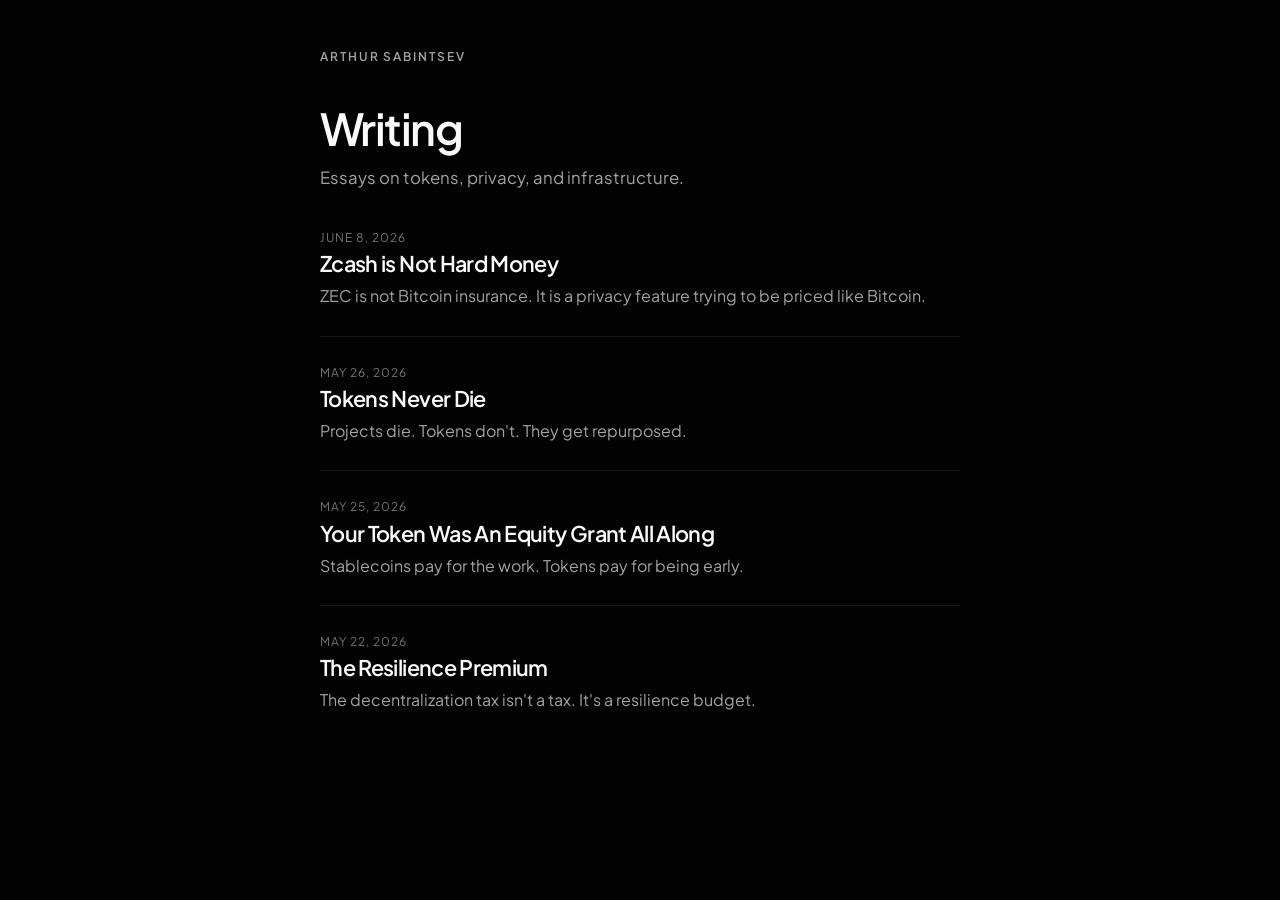
==== writing/index.html @ 6f0e3f01 "Publish the four essays at /writing Static pages for the Substack pieces. The homepage Writing link," ====
<!DOCTYPE html>
<html lang="en">
<head>
    <meta charset="UTF-8">
    <meta name="viewport" content="width=device-width, initial-scale=1.0">
    <title>Writing · Arthur Sabintsev</title>
    <meta name="description" content="Essays by Arthur Sabintsev on tokens, privacy, and infrastructure.">
    <meta name="author" content="Arthur Ariel Sabintsev">
    <meta name="theme-color" content="#030303">
    <meta name="color-scheme" content="dark">
    <meta property="og:type" content="website">
    <meta property="og:site_name" content="Arthur Sabintsev">
    <meta property="og:title" content="Writing · Arthur Sabintsev">
    <meta property="og:description" content="Essays by Arthur Sabintsev on tokens, privacy, and infrastructure.">
    <meta property="og:url" content="https://sabintsev.com/writing/">
    <meta name="twitter:card" content="summary">
    <meta name="twitter:title" content="Writing · Arthur Sabintsev">
    <meta name="twitter:description" content="Essays by Arthur Sabintsev on tokens, privacy, and infrastructure.">
    <link rel="canonical" href="https://sabintsev.com/writing/">
    <link rel="icon" href="/favicon.ico">
    <link rel="alternate" type="text/markdown" title="Markdown" href="/writing/index.md">
    <link rel="alternate" type="application/rss+xml" title="Essays" href="/writing/feed.xml">
    <link rel="preconnect" href="https://fonts.googleapis.com">
    <link rel="preconnect" href="https://fonts.gstatic.com" crossorigin>
    <link href="https://fonts.googleapis.com/css2?family=Plus+Jakarta+Sans:wght@400;500;600;700&amp;display=swap" rel="stylesheet">
    <link rel="stylesheet" href="/writing/essay.css">
    <script type="application/ld+json">
    {
      "@context": "https://schema.org",
      "@type": "Blog",
      "name": "Writing",
      "url": "https://sabintsev.com/writing/",
      "author": {
        "@type": "Person",
        "name": "Arthur Ariel Sabintsev",
        "url": "https://sabintsev.com/"
      },
      "blogPost": [
        {
          "@type": "BlogPosting",
          "headline": "Zcash is Not Hard Money",
          "datePublished": "2026-06-08",
          "url": "https://sabintsev.com/writing/zcash-is-not-hard-money/"
        },
        {
          "@type": "BlogPosting",
          "headline": "Tokens Never Die",
          "datePublished": "2026-05-26",
          "url": "https://sabintsev.com/writing/tokens-never-die/"
        },
        {
          "@type": "BlogPosting",
          "headline": "Your Token Was An Equity Grant All Along",
          "datePublished": "2026-05-25",
          "url": "https://sabintsev.com/writing/your-token-was-an-equity-grant-all-along/"
        },
        {
          "@type": "BlogPosting",
          "headline": "The Resilience Premium",
          "datePublished": "2026-05-22",
          "url": "https://sabintsev.com/writing/the-resilience-premium/"
        }
      ]
    }
    </script>
</head>
<body>
<main class="wrap">
    <p class="back"><a href="/">Arthur Sabintsev</a></p>
    <h1>Writing</h1>
    <p class="lede">Essays on tokens, privacy, and infrastructure.</p>
    <ol class="essays">
        <li>
            <a href="/writing/zcash-is-not-hard-money/">
                <time datetime="2026-06-08">June 8, 2026</time>
                <span class="title">Zcash is Not Hard Money</span>
                <span class="deck">ZEC is not Bitcoin insurance. It is a privacy feature trying to be priced like Bitcoin.</span>
            </a>
        </li>
        <li>
            <a href="/writing/tokens-never-die/">
                <time datetime="2026-05-26">May 26, 2026</time>
                <span class="title">Tokens Never Die</span>
                <span class="deck">Projects die. Tokens don't. They get repurposed.</span>
            </a>
        </li>
        <li>
            <a href="/writing/your-token-was-an-equity-grant-all-along/">
                <time datetime="2026-05-25">May 25, 2026</time>
                <span class="title">Your Token Was An Equity Grant All Along</span>
                <span class="deck">Stablecoins pay for the work. Tokens pay for being early.</span>
            </a>
        </li>
        <li>
            <a href="/writing/the-resilience-premium/">
                <time datetime="2026-05-22">May 22, 2026</time>
                <span class="title">The Resilience Premium</span>
                <span class="deck">The decentralization tax isn't a tax. It's a resilience budget.</span>
            </a>
        </li>
    </ol>
</main>
</body>
</html>
---- writing/essay.css ----
:root {
    --bg: #030303;
    --fg: #fafafa;
    --muted: #a3a3a3;
    --muted-soft: #737373;
    --gold: #d4af37;
    --font-sans: "Plus Jakarta Sans", system-ui, sans-serif;
}

* { box-sizing: border-box; margin: 0; padding: 0; }

html, body {
    min-height: 100%;
    background: var(--bg);
    color: var(--fg);
    font-family: var(--font-sans);
    -webkit-font-smoothing: antialiased;
    text-rendering: optimizeLegibility;
}

body {
    min-height: 100dvh;
}

::selection {
    background: #fff;
    color: #000;
}

.wrap {
    width: min(40rem, calc(100% - 2.5rem));
    margin: 0 auto;
    padding: 2.75rem 0 5rem;
}

.back {
    margin-bottom: 2.5rem;
}

.back a {
    color: var(--muted);
    text-decoration: none;
    font-size: 0.75rem;
    font-weight: 600;
    letter-spacing: 0.16em;
    text-transform: uppercase;
}

.back a:hover,
.back a:focus-visible {
    color: #fff;
}

h1 {
    font-size: clamp(2rem, 5vw, 2.75rem);
    font-weight: 600;
    letter-spacing: -0.035em;
    line-height: 1.05;
}

.deck {
    margin-top: 1rem;
    color: var(--muted);
    font-size: 1.15rem;
    line-height: 1.45;
}

.meta {
    margin-top: 0.85rem;
    color: var(--muted-soft);
    font-size: 0.8rem;
    letter-spacing: 0.04em;
}

.meta a {
    color: var(--muted-soft);
}

.lede {
    margin-top: 0.85rem;
    color: var(--muted);
    font-size: 1.05rem;
    line-height: 1.5;
}

.essays {
    list-style: none;
    margin-top: 2.5rem;
}

.essays li + li {
    margin-top: 1.75rem;
    padding-top: 1.75rem;
    border-top: 1px solid rgba(255, 255, 255, 0.08);
}

.essays a {
    display: block;
    color: inherit;
    text-decoration: none;
}

.essays time {
    display: block;
    color: var(--muted-soft);
    font-size: 0.75rem;
    letter-spacing: 0.08em;
    text-transform: uppercase;
}

.essays .title {
    display: block;
    margin-top: 0.4rem;
    font-size: 1.35rem;
    font-weight: 600;
    letter-spacing: -0.03em;
    line-height: 1.2;
}

.essays a:hover .title,
.essays a:focus-visible .title {
    color: var(--gold);
}

.essays .deck {
    display: block;
    margin-top: 0.45rem;
    font-size: 1rem;
}

article p,
article li {
    font-size: 1.0625rem;
    line-height: 1.65;
}

article p {
    margin-top: 1rem;
}

article h2 {
    margin-top: 2.25rem;
    font-size: 1.2rem;
    font-weight: 600;
    letter-spacing: -0.02em;
    line-height: 1.25;
}

article ul {
    margin-top: 1rem;
    padding-left: 1.15rem;
}

article li + li {
    margin-top: 0.45rem;
}

article a {
    color: #fff;
    text-decoration-color: rgba(212, 175, 55, 0.7);
    text-underline-offset: 0.18em;
}

article a:hover,
article a:focus-visible {
    color: var(--gold);
}

.original {
    margin-top: 3rem;
    color: var(--muted-soft);
    font-size: 0.85rem;
}

.original a {
    color: var(--muted);
}

a:focus-visible {
    outline: 2px solid var(--gold);
    outline-offset: 3px;
}
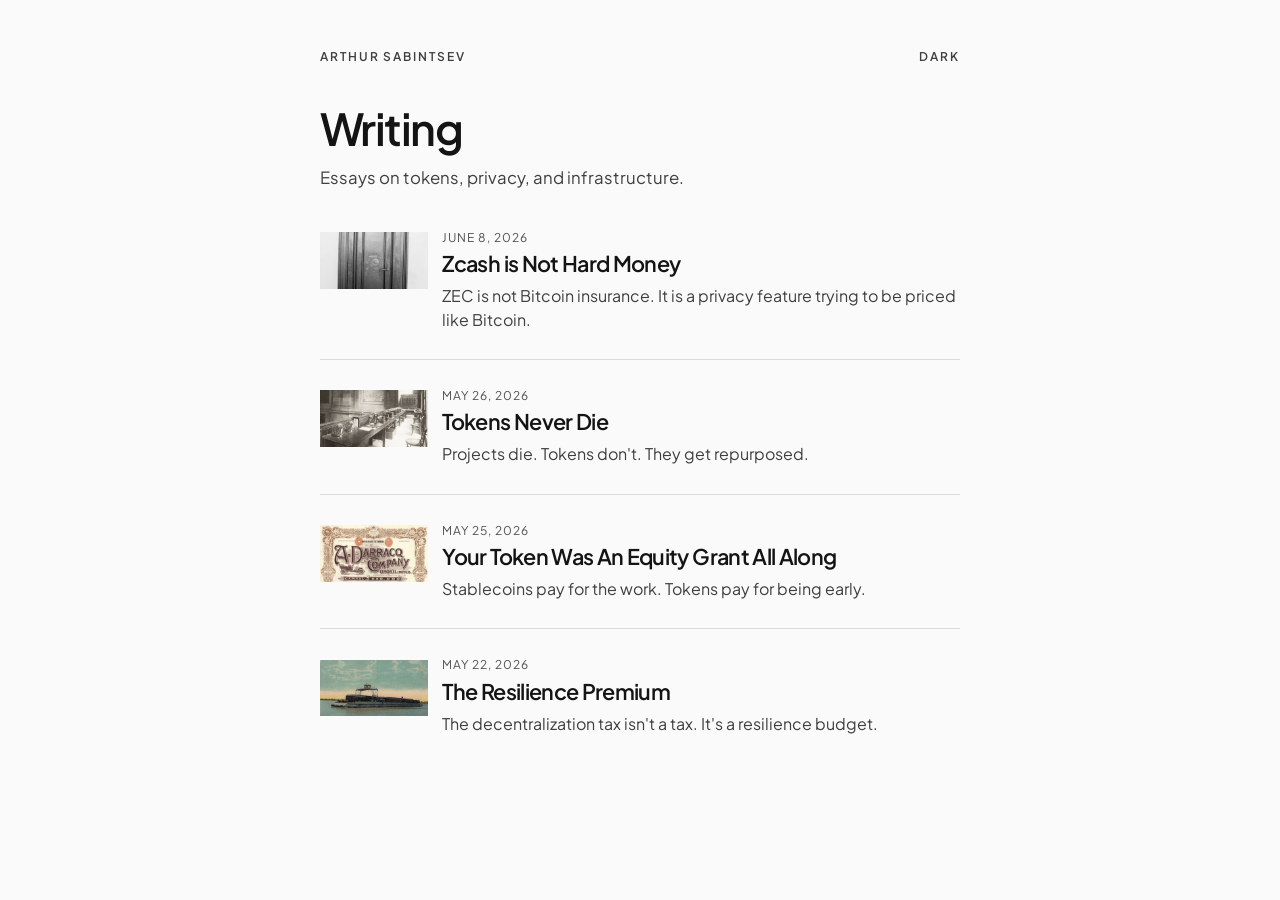
==== commit c6ed3ba7: "Add essay artwork, a homepage list, and light and dark mode" ====
--- a/writing/index.html
+++ b/writing/index.html
@@ -6,16 +6,27 @@
     <title>Writing · Arthur Sabintsev</title>
     <meta name="description" content="Essays by Arthur Sabintsev on tokens, privacy, and infrastructure.">
     <meta name="author" content="Arthur Ariel Sabintsev">
-    <meta name="theme-color" content="#030303">
-    <meta name="color-scheme" content="dark">
+    <meta name="theme-color" content="#030303" media="(prefers-color-scheme: dark)">
+    <meta name="theme-color" content="#fafafa" media="(prefers-color-scheme: light)">
+    <meta name="color-scheme" content="dark light">
+    <script src="/writing/theme.js"></script>
     <meta property="og:type" content="website">
     <meta property="og:site_name" content="Arthur Sabintsev">
     <meta property="og:title" content="Writing · Arthur Sabintsev">
     <meta property="og:description" content="Essays by Arthur Sabintsev on tokens, privacy, and infrastructure.">
     <meta property="og:url" content="https://sabintsev.com/writing/">
-    <meta name="twitter:card" content="summary">
+    <meta property="og:image" content="https://sabintsev.com/images/backdrop.jpg">
+    <meta property="og:image:type" content="image/jpeg">
+    <meta property="og:image:width" content="1024">
+    <meta property="og:image:height" content="768">
+    <meta property="og:image:alt" content="Arthur Sabintsev">
+    <meta name="twitter:card" content="summary_large_image">
+    <meta name="twitter:site" content="@artsabintsev">
+    <meta name="twitter:creator" content="@artsabintsev">
     <meta name="twitter:title" content="Writing · Arthur Sabintsev">
     <meta name="twitter:description" content="Essays by Arthur Sabintsev on tokens, privacy, and infrastructure.">
+    <meta name="twitter:image" content="https://sabintsev.com/images/backdrop.jpg">
+    <meta name="twitter:image:alt" content="Arthur Sabintsev">
     <link rel="canonical" href="https://sabintsev.com/writing/">
     <link rel="icon" href="/favicon.ico">
     <link rel="alternate" type="text/markdown" title="Markdown" href="/writing/index.md">
@@ -30,6 +41,7 @@
       "@type": "Blog",
       "name": "Writing",
       "url": "https://sabintsev.com/writing/",
+      "image": "https://sabintsev.com/images/backdrop.jpg",
       "author": {
         "@type": "Person",
         "name": "Arthur Ariel Sabintsev",
@@ -40,25 +52,29 @@
           "@type": "BlogPosting",
           "headline": "Zcash is Not Hard Money",
           "datePublished": "2026-06-08",
-          "url": "https://sabintsev.com/writing/zcash-is-not-hard-money/"
+          "url": "https://sabintsev.com/writing/zcash-is-not-hard-money/",
+          "image": "https://sabintsev.com/images/writing/zcash-is-not-hard-money-og.jpg"
         },
         {
           "@type": "BlogPosting",
           "headline": "Tokens Never Die",
           "datePublished": "2026-05-26",
-          "url": "https://sabintsev.com/writing/tokens-never-die/"
+          "url": "https://sabintsev.com/writing/tokens-never-die/",
+          "image": "https://sabintsev.com/images/writing/tokens-never-die.jpg"
         },
         {
           "@type": "BlogPosting",
           "headline": "Your Token Was An Equity Grant All Along",
           "datePublished": "2026-05-25",
-          "url": "https://sabintsev.com/writing/your-token-was-an-equity-grant-all-along/"
+          "url": "https://sabintsev.com/writing/your-token-was-an-equity-grant-all-along/",
+          "image": "https://sabintsev.com/images/writing/your-token-was-an-equity-grant-all-along.jpg"
         },
         {
           "@type": "BlogPosting",
           "headline": "The Resilience Premium",
           "datePublished": "2026-05-22",
-          "url": "https://sabintsev.com/writing/the-resilience-premium/"
+          "url": "https://sabintsev.com/writing/the-resilience-premium/",
+          "image": "https://sabintsev.com/images/writing/the-resilience-premium.jpg"
         }
       ]
     }
@@ -66,12 +82,16 @@
 </head>
 <body>
 <main class="wrap">
-    <p class="back"><a href="/">Arthur Sabintsev</a></p>
+    <div class="top">
+        <p class="back"><a href="/">Arthur Sabintsev</a></p>
+        <button type="button" class="theme" id="theme" hidden>Light</button>
+    </div>
     <h1>Writing</h1>
     <p class="lede">Essays on tokens, privacy, and infrastructure.</p>
     <ol class="essays">
         <li>
             <a href="/writing/zcash-is-not-hard-money/">
+                <img src="/images/writing/zcash-is-not-hard-money-thumb.jpg" alt="" width="640" height="336" decoding="async" loading="lazy">
                 <time datetime="2026-06-08">June 8, 2026</time>
                 <span class="title">Zcash is Not Hard Money</span>
                 <span class="deck">ZEC is not Bitcoin insurance. It is a privacy feature trying to be priced like Bitcoin.</span>
@@ -79,6 +99,7 @@
         </li>
         <li>
             <a href="/writing/tokens-never-die/">
+                <img src="/images/writing/tokens-never-die-thumb.jpg" alt="" width="640" height="336" decoding="async" loading="lazy">
                 <time datetime="2026-05-26">May 26, 2026</time>
                 <span class="title">Tokens Never Die</span>
                 <span class="deck">Projects die. Tokens don't. They get repurposed.</span>
@@ -86,6 +107,7 @@
         </li>
         <li>
             <a href="/writing/your-token-was-an-equity-grant-all-along/">
+                <img src="/images/writing/your-token-was-an-equity-grant-all-along-thumb.jpg" alt="" width="640" height="336" decoding="async" loading="lazy">
                 <time datetime="2026-05-25">May 25, 2026</time>
                 <span class="title">Your Token Was An Equity Grant All Along</span>
                 <span class="deck">Stablecoins pay for the work. Tokens pay for being early.</span>
@@ -93,6 +115,7 @@
         </li>
         <li>
             <a href="/writing/the-resilience-premium/">
+                <img src="/images/writing/the-resilience-premium-thumb.jpg" alt="" width="640" height="336" decoding="async" loading="lazy">
                 <time datetime="2026-05-22">May 22, 2026</time>
                 <span class="title">The Resilience Premium</span>
                 <span class="deck">The decentralization tax isn't a tax. It's a resilience budget.</span>
--- a/writing/essay.css
+++ b/writing/essay.css
@@ -1,10 +1,49 @@
 :root {
+    color-scheme: dark;
     --bg: #030303;
     --fg: #fafafa;
     --muted: #a3a3a3;
     --muted-soft: #737373;
     --gold: #d4af37;
+    --link: #ffffff;
+    --hover: #ffffff;
+    --line: rgba(255, 255, 255, 0.08);
+    --underline: rgba(212, 175, 55, 0.7);
+    --selection-bg: #ffffff;
+    --selection-fg: #000000;
     --font-sans: "Plus Jakarta Sans", system-ui, sans-serif;
+}
+
+:root[data-theme="light"] {
+    color-scheme: light;
+    --bg: #fafafa;
+    --fg: #141414;
+    --muted: #3f3f3f;
+    --muted-soft: #525252;
+    --gold: #7a5e0a;
+    --link: #141414;
+    --hover: #141414;
+    --line: rgba(0, 0, 0, 0.12);
+    --underline: rgba(122, 94, 10, 0.7);
+    --selection-bg: #141414;
+    --selection-fg: #fafafa;
+}
+
+@media (prefers-color-scheme: light) {
+    :root:not([data-theme]) {
+        color-scheme: light;
+        --bg: #fafafa;
+        --fg: #141414;
+        --muted: #3f3f3f;
+        --muted-soft: #525252;
+        --gold: #7a5e0a;
+        --link: #141414;
+        --hover: #141414;
+        --line: rgba(0, 0, 0, 0.12);
+        --underline: rgba(122, 94, 10, 0.7);
+        --selection-bg: #141414;
+        --selection-fg: #fafafa;
+    }
 }
 
 * { box-sizing: border-box; margin: 0; padding: 0; }
@@ -23,8 +62,8 @@
 }
 
 ::selection {
-    background: #fff;
-    color: #000;
+    background: var(--selection-bg);
+    color: var(--selection-fg);
 }
 
 .wrap {
@@ -33,7 +72,11 @@
     padding: 2.75rem 0 5rem;
 }
 
-.back {
+.top {
+    display: flex;
+    align-items: baseline;
+    justify-content: space-between;
+    gap: 1.5rem;
     margin-bottom: 2.5rem;
 }
 
@@ -48,7 +91,26 @@
 
 .back a:hover,
 .back a:focus-visible {
-    color: #fff;
+    color: var(--hover);
+}
+
+.theme {
+    appearance: none;
+    background: none;
+    border: 0;
+    padding: 0;
+    color: var(--muted);
+    font: inherit;
+    font-size: 0.75rem;
+    font-weight: 600;
+    letter-spacing: 0.16em;
+    text-transform: uppercase;
+    cursor: pointer;
+}
+
+.theme:hover,
+.theme:focus-visible {
+    color: var(--hover);
 }
 
 h1 {
@@ -74,6 +136,31 @@
 
 .meta a {
     color: var(--muted-soft);
+}
+
+article figure {
+    margin-top: 1.75rem;
+}
+
+article figure img {
+    display: block;
+    width: 100%;
+    height: auto;
+}
+
+article figure img.portrait {
+    width: min(100%, 20rem);
+}
+
+article figcaption {
+    margin-top: 0.55rem;
+    color: var(--muted-soft);
+    font-size: 0.75rem;
+    line-height: 1.45;
+}
+
+article figcaption a {
+    color: inherit;
 }
 
 .lede {
@@ -91,13 +178,26 @@
 .essays li + li {
     margin-top: 1.75rem;
     padding-top: 1.75rem;
-    border-top: 1px solid rgba(255, 255, 255, 0.08);
+    border-top: 1px solid var(--line);
 }
 
 .essays a {
-    display: block;
+    display: grid;
+    grid-template-columns: 6.75rem 1fr;
+    column-gap: 0.9rem;
+    align-items: start;
     color: inherit;
     text-decoration: none;
+}
+
+.essays img {
+    width: 6.75rem;
+    height: calc(6.75rem * 21 / 40);
+    aspect-ratio: 40 / 21;
+    object-fit: cover;
+    align-self: start;
+    grid-row: 1 / span 3;
+    margin-top: 0.15rem;
 }
 
 .essays time {
@@ -156,8 +256,8 @@
 }
 
 article a {
-    color: #fff;
-    text-decoration-color: rgba(212, 175, 55, 0.7);
+    color: var(--link);
+    text-decoration-color: var(--underline);
     text-underline-offset: 0.18em;
 }
 
@@ -166,17 +266,8 @@
     color: var(--gold);
 }
 
-.original {
-    margin-top: 3rem;
-    color: var(--muted-soft);
-    font-size: 0.85rem;
-}
-
-.original a {
-    color: var(--muted);
-}
-
-a:focus-visible {
+a:focus-visible,
+.theme:focus-visible {
     outline: 2px solid var(--gold);
     outline-offset: 3px;
 }
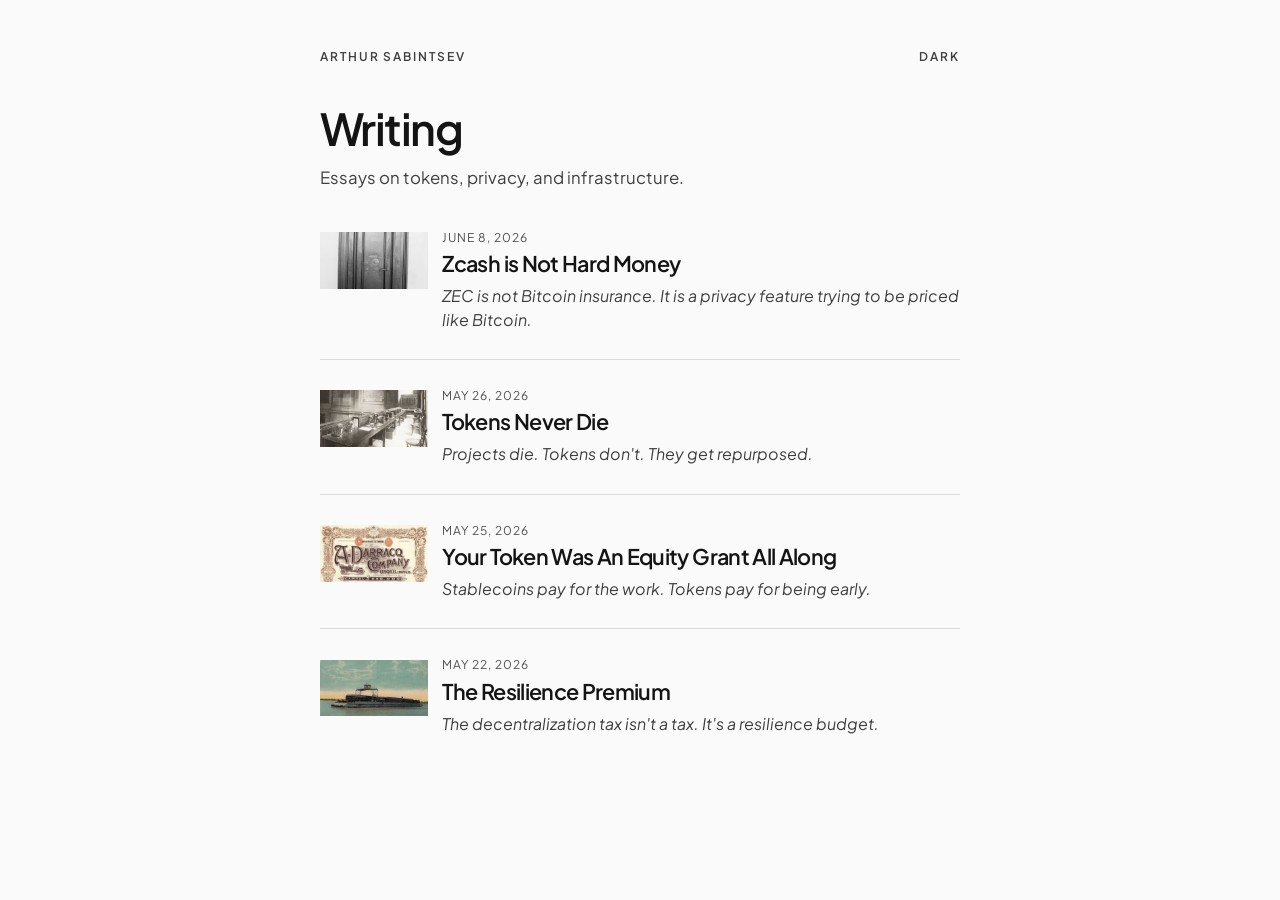
==== commit 84646672: "Restore the essay emphasis and italic decks" ====
--- a/writing/index.html
+++ b/writing/index.html
@@ -33,7 +33,7 @@
     <link rel="alternate" type="application/rss+xml" title="Essays" href="/writing/feed.xml">
     <link rel="preconnect" href="https://fonts.googleapis.com">
     <link rel="preconnect" href="https://fonts.gstatic.com" crossorigin>
-    <link href="https://fonts.googleapis.com/css2?family=Plus+Jakarta+Sans:wght@400;500;600;700&amp;display=swap" rel="stylesheet">
+    <link href="https://fonts.googleapis.com/css2?family=Plus+Jakarta+Sans:ital,wght@0,400;0,500;0,600;0,700;1,400;1,700&amp;display=swap" rel="stylesheet">
     <link rel="stylesheet" href="/writing/essay.css">
     <script type="application/ld+json">
     {
--- a/writing/essay.css
+++ b/writing/essay.css
@@ -124,6 +124,7 @@
     margin-top: 1rem;
     color: var(--muted);
     font-size: 1.15rem;
+    font-style: italic;
     line-height: 1.45;
 }
 
@@ -234,6 +235,14 @@
     line-height: 1.65;
 }
 
+article strong {
+    font-weight: 700;
+}
+
+article em {
+    font-style: italic;
+}
+
 article p {
     margin-top: 1rem;
 }
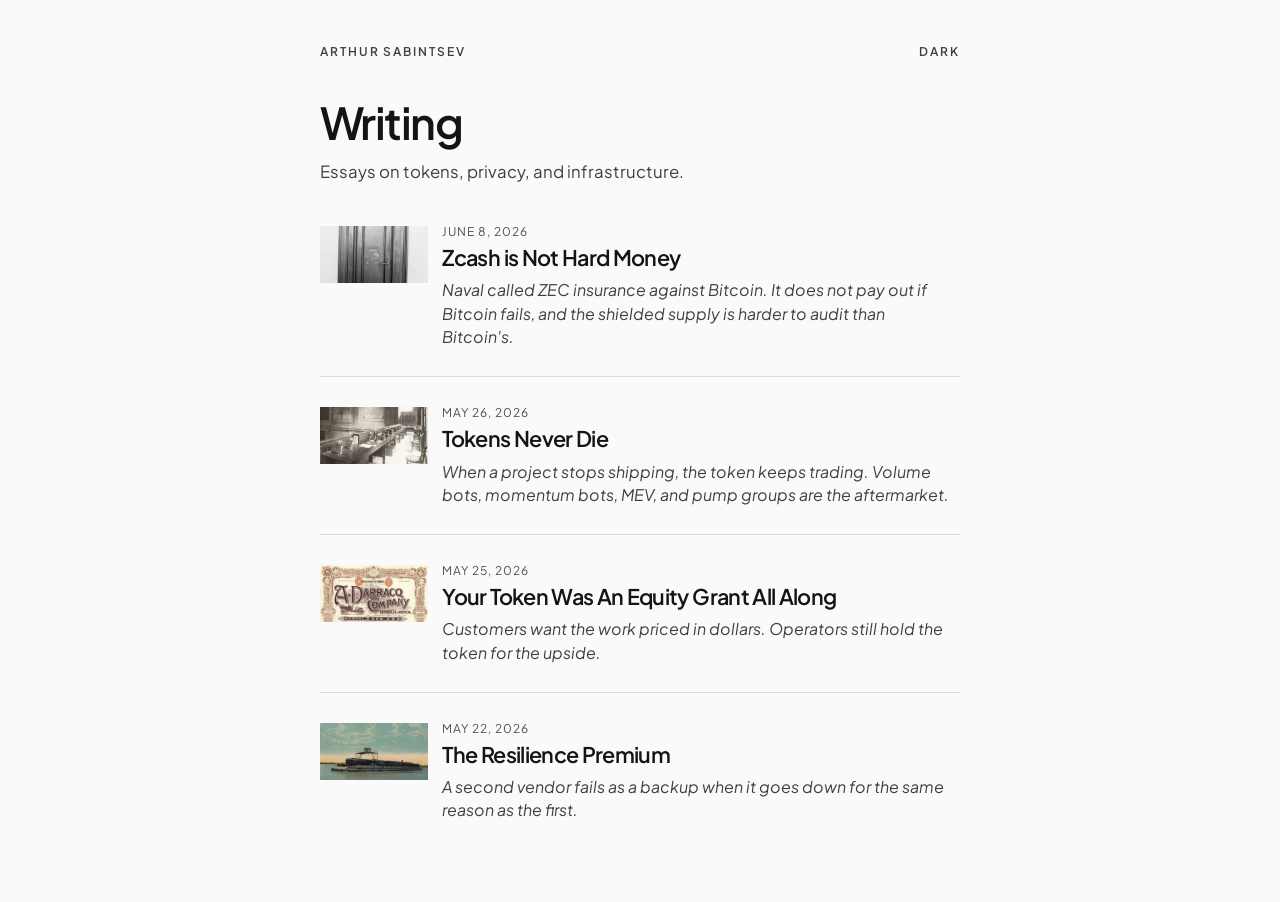
==== commit cf62fe80: "Cut the slogan lines out of the essays" ====
--- a/writing/index.html
+++ b/writing/index.html
@@ -94,7 +94,7 @@
                 <img src="/images/writing/zcash-is-not-hard-money-thumb.jpg" alt="" width="640" height="336" decoding="async" loading="lazy">
                 <time datetime="2026-06-08">June 8, 2026</time>
                 <span class="title">Zcash is Not Hard Money</span>
-                <span class="deck">ZEC is not Bitcoin insurance. It is a privacy feature trying to be priced like Bitcoin.</span>
+                <span class="deck">Naval called ZEC insurance against Bitcoin. It does not pay out if Bitcoin fails, and the shielded supply is harder to audit than Bitcoin's.</span>
             </a>
         </li>
         <li>
@@ -102,7 +102,7 @@
                 <img src="/images/writing/tokens-never-die-thumb.jpg" alt="" width="640" height="336" decoding="async" loading="lazy">
                 <time datetime="2026-05-26">May 26, 2026</time>
                 <span class="title">Tokens Never Die</span>
-                <span class="deck">Projects die. Tokens don't. They get repurposed.</span>
+                <span class="deck">When a project stops shipping, the token keeps trading. Volume bots, momentum bots, MEV, and pump groups are the aftermarket.</span>
             </a>
         </li>
         <li>
@@ -110,7 +110,7 @@
                 <img src="/images/writing/your-token-was-an-equity-grant-all-along-thumb.jpg" alt="" width="640" height="336" decoding="async" loading="lazy">
                 <time datetime="2026-05-25">May 25, 2026</time>
                 <span class="title">Your Token Was An Equity Grant All Along</span>
-                <span class="deck">Stablecoins pay for the work. Tokens pay for being early.</span>
+                <span class="deck">Customers want the work priced in dollars. Operators still hold the token for the upside.</span>
             </a>
         </li>
         <li>
@@ -118,7 +118,7 @@
                 <img src="/images/writing/the-resilience-premium-thumb.jpg" alt="" width="640" height="336" decoding="async" loading="lazy">
                 <time datetime="2026-05-22">May 22, 2026</time>
                 <span class="title">The Resilience Premium</span>
-                <span class="deck">The decentralization tax isn't a tax. It's a resilience budget.</span>
+                <span class="deck">A second vendor fails as a backup when it goes down for the same reason as the first.</span>
             </a>
         </li>
     </ol>
--- a/writing/essay.css
+++ b/writing/essay.css
@@ -80,6 +80,12 @@
     margin-bottom: 2.5rem;
 }
 
+.back {
+    display: flex;
+    flex-wrap: wrap;
+    gap: 0.35rem 1.15rem;
+}
+
 .back a {
     color: var(--muted);
     text-decoration: none;
@@ -92,6 +98,12 @@
 .back a:hover,
 .back a:focus-visible {
     color: var(--hover);
+}
+
+.end {
+    margin-top: 3rem;
+    padding-top: 1.5rem;
+    border-top: 1px solid var(--line);
 }
 
 .theme {
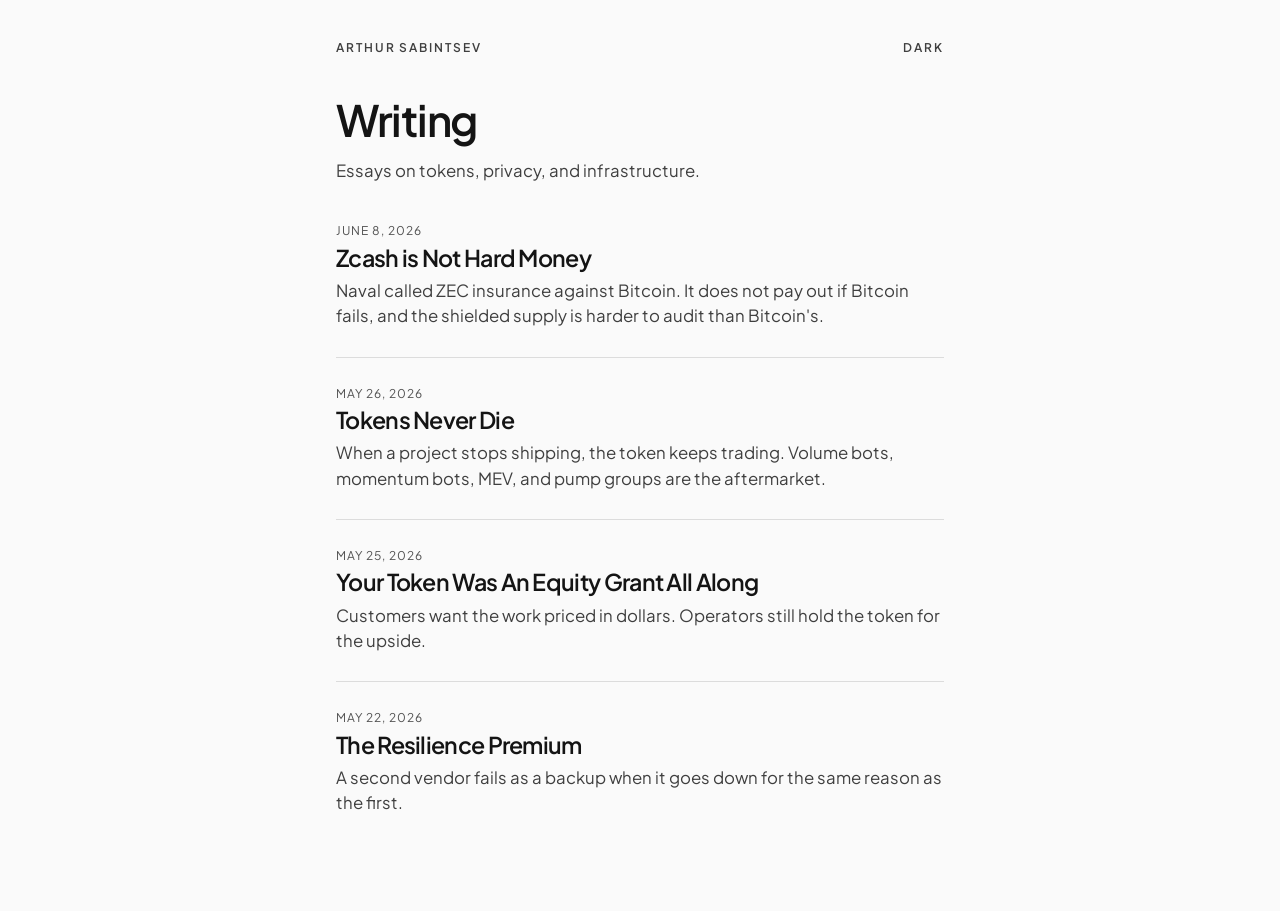
==== commit 0aa91965: "Remove the essay artwork and set the type for reading" ====
--- a/writing/index.html
+++ b/writing/index.html
@@ -52,29 +52,25 @@
           "@type": "BlogPosting",
           "headline": "Zcash is Not Hard Money",
           "datePublished": "2026-06-08",
-          "url": "https://sabintsev.com/writing/zcash-is-not-hard-money/",
-          "image": "https://sabintsev.com/images/writing/zcash-is-not-hard-money-og.jpg"
+          "url": "https://sabintsev.com/writing/zcash-is-not-hard-money/"
         },
         {
           "@type": "BlogPosting",
           "headline": "Tokens Never Die",
           "datePublished": "2026-05-26",
-          "url": "https://sabintsev.com/writing/tokens-never-die/",
-          "image": "https://sabintsev.com/images/writing/tokens-never-die.jpg"
+          "url": "https://sabintsev.com/writing/tokens-never-die/"
         },
         {
           "@type": "BlogPosting",
           "headline": "Your Token Was An Equity Grant All Along",
           "datePublished": "2026-05-25",
-          "url": "https://sabintsev.com/writing/your-token-was-an-equity-grant-all-along/",
-          "image": "https://sabintsev.com/images/writing/your-token-was-an-equity-grant-all-along.jpg"
+          "url": "https://sabintsev.com/writing/your-token-was-an-equity-grant-all-along/"
         },
         {
           "@type": "BlogPosting",
           "headline": "The Resilience Premium",
           "datePublished": "2026-05-22",
-          "url": "https://sabintsev.com/writing/the-resilience-premium/",
-          "image": "https://sabintsev.com/images/writing/the-resilience-premium.jpg"
+          "url": "https://sabintsev.com/writing/the-resilience-premium/"
         }
       ]
     }
@@ -91,7 +87,6 @@
     <ol class="essays">
         <li>
             <a href="/writing/zcash-is-not-hard-money/">
-                <img src="/images/writing/zcash-is-not-hard-money-thumb.jpg" alt="" width="640" height="336" decoding="async" loading="lazy">
                 <time datetime="2026-06-08">June 8, 2026</time>
                 <span class="title">Zcash is Not Hard Money</span>
                 <span class="deck">Naval called ZEC insurance against Bitcoin. It does not pay out if Bitcoin fails, and the shielded supply is harder to audit than Bitcoin's.</span>
@@ -99,7 +94,6 @@
         </li>
         <li>
             <a href="/writing/tokens-never-die/">
-                <img src="/images/writing/tokens-never-die-thumb.jpg" alt="" width="640" height="336" decoding="async" loading="lazy">
                 <time datetime="2026-05-26">May 26, 2026</time>
                 <span class="title">Tokens Never Die</span>
                 <span class="deck">When a project stops shipping, the token keeps trading. Volume bots, momentum bots, MEV, and pump groups are the aftermarket.</span>
@@ -107,7 +101,6 @@
         </li>
         <li>
             <a href="/writing/your-token-was-an-equity-grant-all-along/">
-                <img src="/images/writing/your-token-was-an-equity-grant-all-along-thumb.jpg" alt="" width="640" height="336" decoding="async" loading="lazy">
                 <time datetime="2026-05-25">May 25, 2026</time>
                 <span class="title">Your Token Was An Equity Grant All Along</span>
                 <span class="deck">Customers want the work priced in dollars. Operators still hold the token for the upside.</span>
@@ -115,7 +108,6 @@
         </li>
         <li>
             <a href="/writing/the-resilience-premium/">
-                <img src="/images/writing/the-resilience-premium-thumb.jpg" alt="" width="640" height="336" decoding="async" loading="lazy">
                 <time datetime="2026-05-22">May 22, 2026</time>
                 <span class="title">The Resilience Premium</span>
                 <span class="deck">A second vendor fails as a backup when it goes down for the same reason as the first.</span>
--- a/writing/essay.css
+++ b/writing/essay.css
@@ -67,9 +67,9 @@
 }
 
 .wrap {
-    width: min(40rem, calc(100% - 2.5rem));
+    width: min(38rem, calc(100% - 2.75rem));
     margin: 0 auto;
-    padding: 2.75rem 0 5rem;
+    padding: 2.5rem 0 6rem;
 }
 
 .top {
@@ -126,54 +126,30 @@
 }
 
 h1 {
-    font-size: clamp(2rem, 5vw, 2.75rem);
-    font-weight: 600;
-    letter-spacing: -0.035em;
-    line-height: 1.05;
+    font-size: clamp(2.05rem, 5vw, 2.7rem);
+    font-weight: 600;
+    letter-spacing: -0.03em;
+    line-height: 1.15;
 }
 
 .deck {
-    margin-top: 1rem;
-    color: var(--muted);
-    font-size: 1.15rem;
-    font-style: italic;
-    line-height: 1.45;
+    margin-top: 0.9rem;
+    color: var(--muted);
+    font-size: 1.2rem;
+    font-weight: 400;
+    line-height: 1.5;
 }
 
 .meta {
-    margin-top: 0.85rem;
+    margin-top: 1.15rem;
     color: var(--muted-soft);
     font-size: 0.8rem;
-    letter-spacing: 0.04em;
+    letter-spacing: 0.06em;
+    text-transform: uppercase;
 }
 
 .meta a {
     color: var(--muted-soft);
-}
-
-article figure {
-    margin-top: 1.75rem;
-}
-
-article figure img {
-    display: block;
-    width: 100%;
-    height: auto;
-}
-
-article figure img.portrait {
-    width: min(100%, 20rem);
-}
-
-article figcaption {
-    margin-top: 0.55rem;
-    color: var(--muted-soft);
-    font-size: 0.75rem;
-    line-height: 1.45;
-}
-
-article figcaption a {
-    color: inherit;
 }
 
 .lede {
@@ -195,22 +171,9 @@
 }
 
 .essays a {
-    display: grid;
-    grid-template-columns: 6.75rem 1fr;
-    column-gap: 0.9rem;
-    align-items: start;
+    display: block;
     color: inherit;
     text-decoration: none;
-}
-
-.essays img {
-    width: 6.75rem;
-    height: calc(6.75rem * 21 / 40);
-    aspect-ratio: 40 / 21;
-    object-fit: cover;
-    align-self: start;
-    grid-row: 1 / span 3;
-    margin-top: 0.15rem;
 }
 
 .essays time {
@@ -223,8 +186,8 @@
 
 .essays .title {
     display: block;
-    margin-top: 0.4rem;
-    font-size: 1.35rem;
+    margin-top: 0.35rem;
+    font-size: 1.45rem;
     font-weight: 600;
     letter-spacing: -0.03em;
     line-height: 1.2;
@@ -237,14 +200,15 @@
 
 .essays .deck {
     display: block;
-    margin-top: 0.45rem;
-    font-size: 1rem;
+    margin-top: 0.4rem;
+    font-size: 1.05rem;
+    line-height: 1.5;
 }
 
 article p,
 article li {
-    font-size: 1.0625rem;
-    line-height: 1.65;
+    font-size: 1.125rem;
+    line-height: 1.75;
 }
 
 article strong {
@@ -256,15 +220,26 @@
 }
 
 article p {
-    margin-top: 1rem;
+    margin-top: 1.2rem;
+}
+
+article .meta + p,
+article .meta + h2,
+article h2 + p {
+    margin-top: 2.5rem;
+}
+
+article h2 + p {
+    margin-top: 0;
 }
 
 article h2 {
-    margin-top: 2.25rem;
-    font-size: 1.2rem;
+    margin-top: 2.75rem;
+    margin-bottom: 0.85rem;
+    font-size: 1.35rem;
     font-weight: 600;
     letter-spacing: -0.02em;
-    line-height: 1.25;
+    line-height: 1.3;
 }
 
 article ul {
@@ -278,8 +253,9 @@
 
 article a {
     color: var(--link);
+    text-decoration-thickness: 1px;
     text-decoration-color: var(--underline);
-    text-underline-offset: 0.18em;
+    text-underline-offset: 0.2em;
 }
 
 article a:hover,
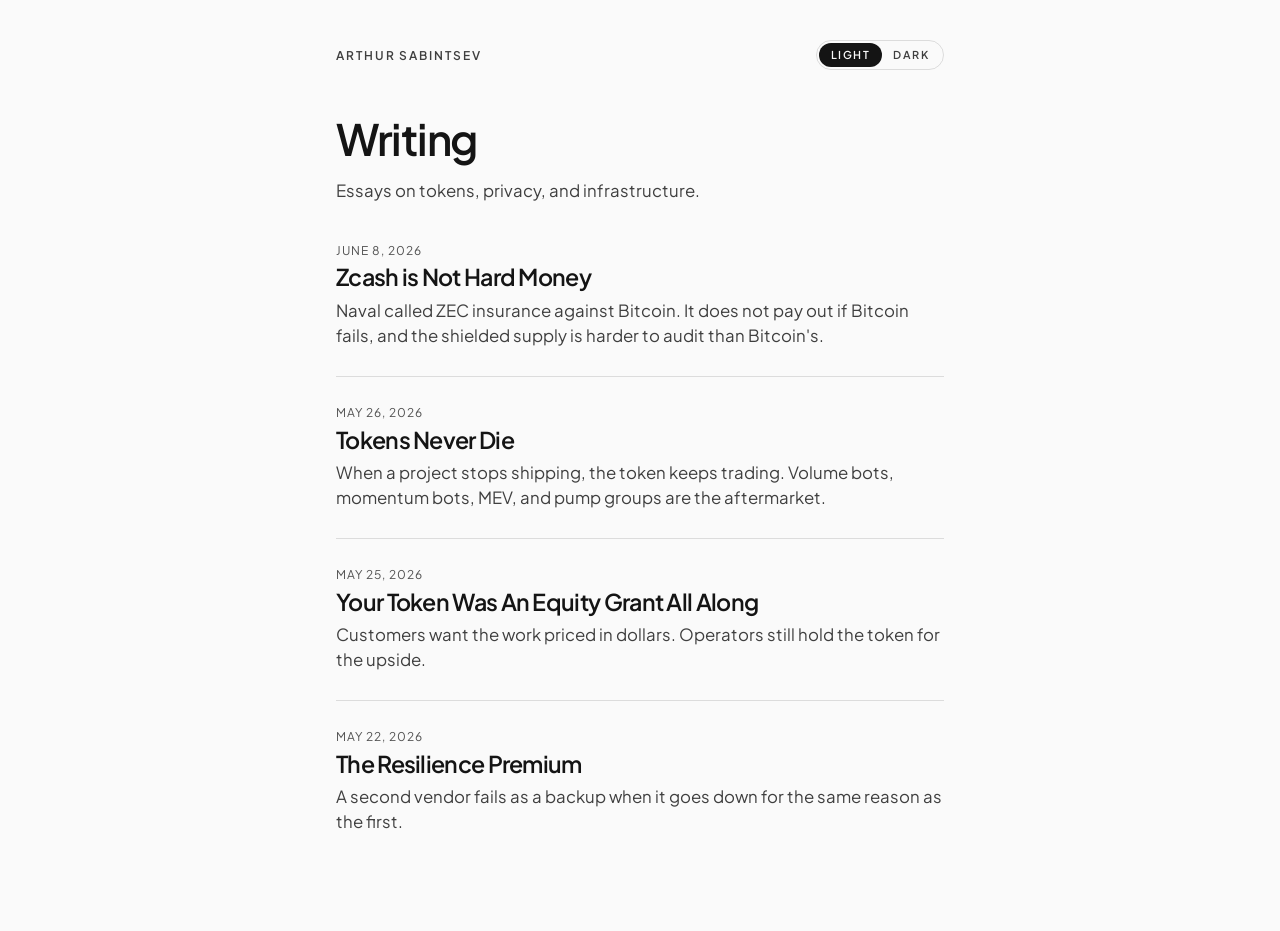
==== commit 4fd2d4a5: "Put the theme control in the writing nav" ====
--- a/writing/index.html
+++ b/writing/index.html
@@ -78,10 +78,13 @@
 </head>
 <body>
 <main class="wrap">
-    <div class="top">
+    <nav class="bar" aria-label="Site">
         <p class="back"><a href="/">Arthur Sabintsev</a></p>
-        <button type="button" class="theme" id="theme" hidden>Light</button>
-    </div>
+        <div class="theme" role="group" aria-label="Color theme">
+            <button type="button" data-theme-choice="light" aria-pressed="false">Light</button>
+            <button type="button" data-theme-choice="dark" aria-pressed="true">Dark</button>
+        </div>
+    </nav>
     <h1>Writing</h1>
     <p class="lede">Essays on tokens, privacy, and infrastructure.</p>
     <ol class="essays">
--- a/writing/essay.css
+++ b/writing/essay.css
@@ -44,6 +44,25 @@
         --selection-bg: #141414;
         --selection-fg: #fafafa;
     }
+
+    :root:not([data-theme]) .theme button[data-theme-choice="dark"],
+    :root:not([data-theme]) .theme button[data-theme-choice="dark"]:hover,
+    :root:not([data-theme]) .theme button[data-theme-choice="dark"]:focus-visible {
+        background: transparent;
+        color: var(--muted);
+    }
+
+    :root:not([data-theme]) .theme button[data-theme-choice="dark"]:hover,
+    :root:not([data-theme]) .theme button[data-theme-choice="dark"]:focus-visible {
+        color: var(--hover);
+    }
+
+    :root:not([data-theme]) .theme button[data-theme-choice="light"],
+    :root:not([data-theme]) .theme button[data-theme-choice="light"]:hover,
+    :root:not([data-theme]) .theme button[data-theme-choice="light"]:focus-visible {
+        background: var(--fg);
+        color: var(--bg);
+    }
 }
 
 * { box-sizing: border-box; margin: 0; padding: 0; }
@@ -72,12 +91,12 @@
     padding: 2.5rem 0 6rem;
 }
 
-.top {
+.bar {
     display: flex;
-    align-items: baseline;
+    align-items: center;
     justify-content: space-between;
-    gap: 1.5rem;
-    margin-bottom: 2.5rem;
+    gap: 1rem 1.5rem;
+    margin-bottom: 2.75rem;
 }
 
 .back {
@@ -107,22 +126,58 @@
 }
 
 .theme {
+    display: flex;
+    flex: 0 0 auto;
+    padding: 2px;
+    border: 1px solid var(--line);
+    border-radius: 999px;
+}
+
+.theme button {
     appearance: none;
-    background: none;
     border: 0;
-    padding: 0;
+    background: transparent;
     color: var(--muted);
     font: inherit;
-    font-size: 0.75rem;
-    font-weight: 600;
-    letter-spacing: 0.16em;
+    font-size: 0.68rem;
+    font-weight: 600;
+    letter-spacing: 0.14em;
     text-transform: uppercase;
+    line-height: 1;
+    padding: 0.42rem 0.72rem;
+    border-radius: 999px;
     cursor: pointer;
 }
 
-.theme:hover,
-.theme:focus-visible {
+.theme button:hover,
+.theme button:focus-visible {
     color: var(--hover);
+}
+
+.theme button[data-theme-choice="dark"],
+.theme button[data-theme-choice="dark"]:hover,
+.theme button[data-theme-choice="dark"]:focus-visible {
+    background: var(--fg);
+    color: var(--bg);
+}
+
+:root[data-theme="light"] .theme button[data-theme-choice="dark"],
+:root[data-theme="light"] .theme button[data-theme-choice="dark"]:hover,
+:root[data-theme="light"] .theme button[data-theme-choice="dark"]:focus-visible {
+    background: transparent;
+    color: var(--muted);
+}
+
+:root[data-theme="light"] .theme button[data-theme-choice="dark"]:hover,
+:root[data-theme="light"] .theme button[data-theme-choice="dark"]:focus-visible {
+    color: var(--hover);
+}
+
+:root[data-theme="light"] .theme button[data-theme-choice="light"],
+:root[data-theme="light"] .theme button[data-theme-choice="light"]:hover,
+:root[data-theme="light"] .theme button[data-theme-choice="light"]:focus-visible {
+    background: var(--fg);
+    color: var(--bg);
 }
 
 h1 {
@@ -264,7 +319,7 @@
 }
 
 a:focus-visible,
-.theme:focus-visible {
+.theme button:focus-visible {
     outline: 2px solid var(--gold);
     outline-offset: 3px;
 }
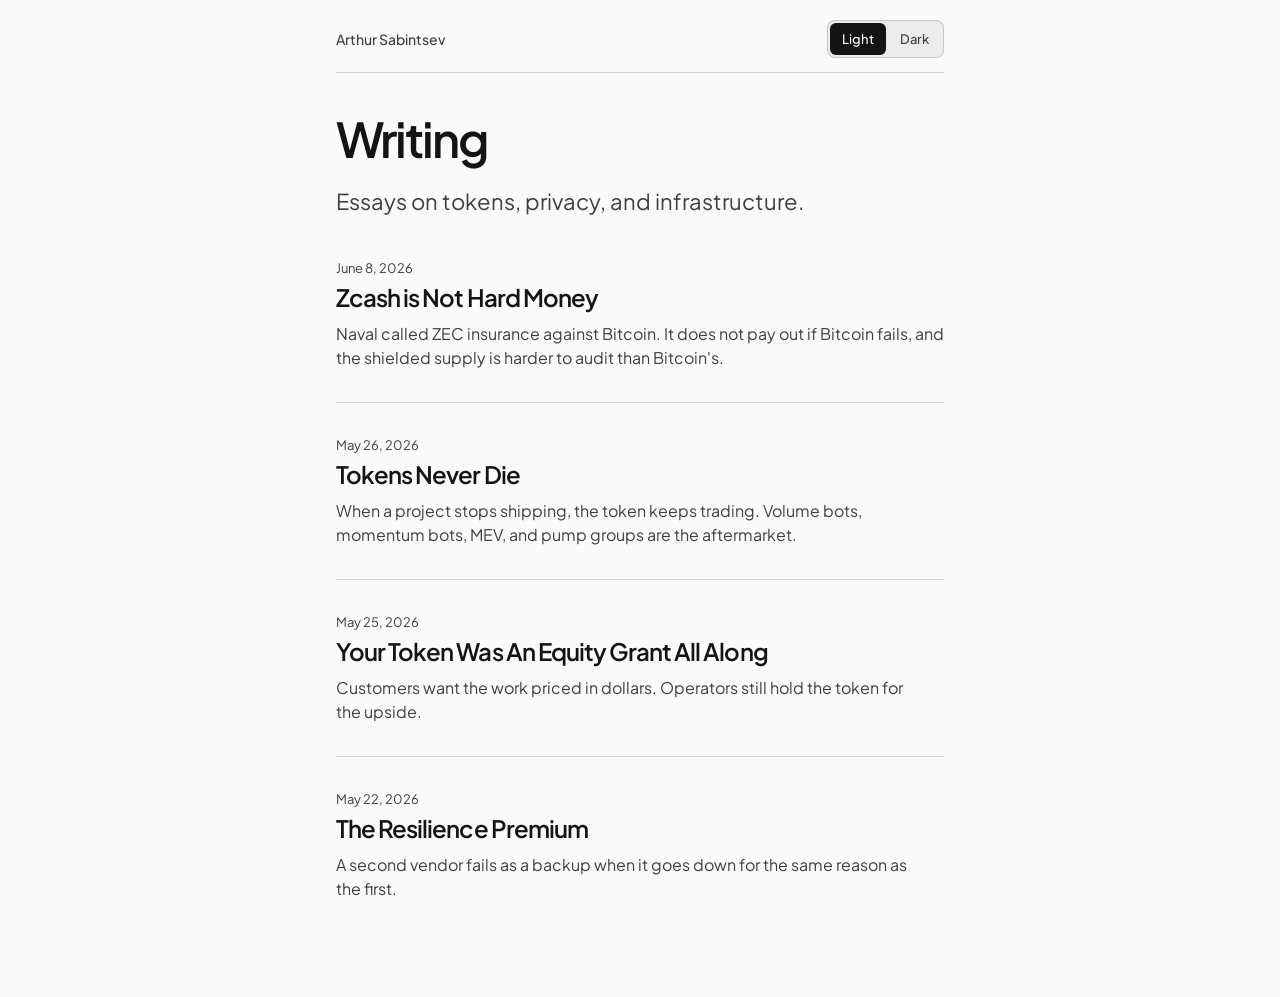
==== commit 909e0cf3: "Redesign the writing pages to a measured layout" ====
--- a/writing/index.html
+++ b/writing/index.html
@@ -10,6 +10,7 @@
     <meta name="theme-color" content="#fafafa" media="(prefers-color-scheme: light)">
     <meta name="color-scheme" content="dark light">
     <script src="/writing/theme.js"></script>
+    <script type="module" src="/writing/theme-control.js"></script>
     <meta property="og:type" content="website">
     <meta property="og:site_name" content="Arthur Sabintsev">
     <meta property="og:title" content="Writing · Arthur Sabintsev">
@@ -80,10 +81,11 @@
 <main class="wrap">
     <nav class="bar" aria-label="Site">
         <p class="back"><a href="/">Arthur Sabintsev</a></p>
-        <div class="theme" role="group" aria-label="Color theme">
-            <button type="button" data-theme-choice="light" aria-pressed="false">Light</button>
-            <button type="button" data-theme-choice="dark" aria-pressed="true">Dark</button>
-        </div>
+        <ui-segmented-control aria-label="Color theme">
+            <ui-segmented-control-indicator></ui-segmented-control-indicator>
+            <ui-segmented-control-item value="light">Light</ui-segmented-control-item>
+            <ui-segmented-control-item value="dark">Dark</ui-segmented-control-item>
+        </ui-segmented-control>
     </nav>
     <h1>Writing</h1>
     <p class="lede">Essays on tokens, privacy, and infrastructure.</p>
--- a/writing/essay.css
+++ b/writing/essay.css
@@ -1,3 +1,5 @@
+@layer ui-sdk;
+
 :root {
     color-scheme: dark;
     --bg: #030303;
@@ -5,9 +7,10 @@
     --muted: #a3a3a3;
     --muted-soft: #737373;
     --gold: #d4af37;
-    --link: #ffffff;
-    --hover: #ffffff;
-    --line: rgba(255, 255, 255, 0.08);
+    --link: #fafafa;
+    --hover: #fafafa;
+    --line: rgba(255, 255, 255, 0.14);
+    --track: #2a2a2a;
     --underline: rgba(212, 175, 55, 0.7);
     --selection-bg: #ffffff;
     --selection-fg: #000000;
@@ -23,7 +26,8 @@
     --gold: #7a5e0a;
     --link: #141414;
     --hover: #141414;
-    --line: rgba(0, 0, 0, 0.12);
+    --line: rgba(0, 0, 0, 0.16);
+    --track: #ececec;
     --underline: rgba(122, 94, 10, 0.7);
     --selection-bg: #141414;
     --selection-fg: #fafafa;
@@ -39,29 +43,11 @@
         --gold: #7a5e0a;
         --link: #141414;
         --hover: #141414;
-        --line: rgba(0, 0, 0, 0.12);
+        --line: rgba(0, 0, 0, 0.16);
+        --track: #ececec;
         --underline: rgba(122, 94, 10, 0.7);
         --selection-bg: #141414;
         --selection-fg: #fafafa;
-    }
-
-    :root:not([data-theme]) .theme button[data-theme-choice="dark"],
-    :root:not([data-theme]) .theme button[data-theme-choice="dark"]:hover,
-    :root:not([data-theme]) .theme button[data-theme-choice="dark"]:focus-visible {
-        background: transparent;
-        color: var(--muted);
-    }
-
-    :root:not([data-theme]) .theme button[data-theme-choice="dark"]:hover,
-    :root:not([data-theme]) .theme button[data-theme-choice="dark"]:focus-visible {
-        color: var(--hover);
-    }
-
-    :root:not([data-theme]) .theme button[data-theme-choice="light"],
-    :root:not([data-theme]) .theme button[data-theme-choice="light"]:hover,
-    :root:not([data-theme]) .theme button[data-theme-choice="light"]:focus-visible {
-        background: var(--fg);
-        color: var(--bg);
     }
 }
 
@@ -72,8 +58,12 @@
     background: var(--bg);
     color: var(--fg);
     font-family: var(--font-sans);
+    font-size: 16px;
+    font-weight: 400;
+    line-height: 1.5;
+    font-kerning: normal;
+    text-rendering: optimizeLegibility;
     -webkit-font-smoothing: antialiased;
-    text-rendering: optimizeLegibility;
 }
 
 body {
@@ -86,32 +76,39 @@
 }
 
 .wrap {
-    width: min(38rem, calc(100% - 2.75rem));
+    /* Plus Jakarta at 65ch measured about 90 characters. 38rem measured 72. */
+    width: min(38rem, calc(100% - 3rem));
     margin: 0 auto;
-    padding: 2.5rem 0 6rem;
+    padding: 0 0 6rem;
+    font-size: 1.125rem;
 }
 
 .bar {
+    position: sticky;
+    top: 0;
+    z-index: 2;
     display: flex;
     align-items: center;
     justify-content: space-between;
     gap: 1rem 1.5rem;
-    margin-bottom: 2.75rem;
+    margin-bottom: 2.5rem;
+    padding: 1.25rem 0 0.875rem;
+    border-bottom: 1px solid var(--line);
+    background: var(--bg);
 }
 
 .back {
     display: flex;
     flex-wrap: wrap;
-    gap: 0.35rem 1.15rem;
+    gap: 0.25rem 1rem;
 }
 
 .back a {
     color: var(--muted);
+    font-size: 0.875rem;
+    font-weight: 500;
+    line-height: 1.25rem;
     text-decoration: none;
-    font-size: 0.75rem;
-    font-weight: 600;
-    letter-spacing: 0.16em;
-    text-transform: uppercase;
 }
 
 .back a:hover,
@@ -120,98 +117,101 @@
 }
 
 .end {
-    margin-top: 3rem;
+    margin-top: 4rem;
     padding-top: 1.5rem;
     border-top: 1px solid var(--line);
 }
 
-.theme {
-    display: flex;
+/* Hidden until the element upgrades, so the indicator does not paint at 0,0. */
+ui-segmented-control {
+    visibility: hidden;
+}
+
+ui-segmented-control:defined,
+ui-segmented-control[data-slot="segmented-control"] {
+    visibility: visible;
+}
+
+ui-segmented-control {
+    position: relative;
+    display: inline-flex;
     flex: 0 0 auto;
+    gap: 2px;
     padding: 2px;
     border: 1px solid var(--line);
-    border-radius: 999px;
-}
-
-.theme button {
-    appearance: none;
+    border-radius: 8px;
+    background: var(--track);
+    isolation: isolate;
+}
+
+[data-slot="segmented-control-indicator"] {
+    position: absolute;
+    z-index: 0;
+    top: var(--segmented-control-indicator-top);
+    left: var(--segmented-control-indicator-left);
+    width: var(--segmented-control-indicator-width);
+    height: var(--segmented-control-indicator-height);
+    border-radius: 6px;
+    background: var(--fg);
+}
+
+[data-slot="segmented-control-item"] {
+    position: relative;
+    z-index: 1;
+    display: inline-flex;
+    align-items: center;
+    justify-content: center;
+    height: 32px;
+    padding-inline: 0.75rem;
     border: 0;
+    border-radius: 6px;
     background: transparent;
     color: var(--muted);
     font: inherit;
-    font-size: 0.68rem;
+    font-size: 0.8125rem;
+    font-weight: 500;
+    line-height: 1;
+    white-space: nowrap;
+    cursor: pointer;
+    user-select: none;
+}
+
+[data-slot="segmented-control-item"]:hover,
+[data-slot="segmented-control-item"][data-checked] {
+    color: var(--fg);
+}
+
+[data-slot="segmented-control-item"][data-checked] {
+    color: var(--bg);
+}
+
+h1 {
+    font-size: 3rem;
     font-weight: 600;
-    letter-spacing: 0.14em;
-    text-transform: uppercase;
-    line-height: 1;
-    padding: 0.42rem 0.72rem;
-    border-radius: 999px;
-    cursor: pointer;
-}
-
-.theme button:hover,
-.theme button:focus-visible {
-    color: var(--hover);
-}
-
-.theme button[data-theme-choice="dark"],
-.theme button[data-theme-choice="dark"]:hover,
-.theme button[data-theme-choice="dark"]:focus-visible {
-    background: var(--fg);
-    color: var(--bg);
-}
-
-:root[data-theme="light"] .theme button[data-theme-choice="dark"],
-:root[data-theme="light"] .theme button[data-theme-choice="dark"]:hover,
-:root[data-theme="light"] .theme button[data-theme-choice="dark"]:focus-visible {
-    background: transparent;
-    color: var(--muted);
-}
-
-:root[data-theme="light"] .theme button[data-theme-choice="dark"]:hover,
-:root[data-theme="light"] .theme button[data-theme-choice="dark"]:focus-visible {
-    color: var(--hover);
-}
-
-:root[data-theme="light"] .theme button[data-theme-choice="light"],
-:root[data-theme="light"] .theme button[data-theme-choice="light"]:hover,
-:root[data-theme="light"] .theme button[data-theme-choice="light"]:focus-visible {
-    background: var(--fg);
-    color: var(--bg);
-}
-
-h1 {
-    font-size: clamp(2.05rem, 5vw, 2.7rem);
-    font-weight: 600;
-    letter-spacing: -0.03em;
-    line-height: 1.15;
-}
-
-.deck {
-    margin-top: 0.9rem;
-    color: var(--muted);
-    font-size: 1.2rem;
+    letter-spacing: -0.04em;
+    line-height: 1.1;
+    text-wrap: balance;
+}
+
+.deck,
+.lede {
+    margin-top: 1.25rem;
+    color: var(--muted);
+    font-size: 1.222em;
     font-weight: 400;
-    line-height: 1.5;
+    line-height: 1.4545;
+    text-wrap: pretty;
 }
 
 .meta {
-    margin-top: 1.15rem;
-    color: var(--muted-soft);
-    font-size: 0.8rem;
-    letter-spacing: 0.06em;
-    text-transform: uppercase;
+    margin-top: 1.25rem;
+    color: var(--muted);
+    font-size: 0.8125rem;
+    line-height: 1.25rem;
 }
 
 .meta a {
-    color: var(--muted-soft);
-}
-
-.lede {
-    margin-top: 0.85rem;
-    color: var(--muted);
-    font-size: 1.05rem;
-    line-height: 1.5;
+    color: inherit;
 }
 
 .essays {
@@ -220,8 +220,8 @@
 }
 
 .essays li + li {
-    margin-top: 1.75rem;
-    padding-top: 1.75rem;
+    margin-top: 2rem;
+    padding-top: 2rem;
     border-top: 1px solid var(--line);
 }
 
@@ -233,37 +233,43 @@
 
 .essays time {
     display: block;
-    color: var(--muted-soft);
-    font-size: 0.75rem;
-    letter-spacing: 0.08em;
-    text-transform: uppercase;
+    color: var(--muted);
+    font-size: 0.8125rem;
+    line-height: 1.25rem;
 }
 
 .essays .title {
     display: block;
-    margin-top: 0.35rem;
-    font-size: 1.45rem;
+    margin-top: 0.25rem;
+    font-size: 1.5rem;
     font-weight: 600;
-    letter-spacing: -0.03em;
-    line-height: 1.2;
+    letter-spacing: -0.04em;
+    line-height: 1.333;
+    text-wrap: balance;
 }
 
 .essays a:hover .title,
 .essays a:focus-visible .title {
-    color: var(--gold);
+    text-decoration: underline;
+    text-decoration-color: var(--underline);
+    text-decoration-thickness: 1px;
+    text-underline-offset: 0.18em;
 }
 
 .essays .deck {
     display: block;
-    margin-top: 0.4rem;
-    font-size: 1.05rem;
+    margin-top: 0.5rem;
+    font-size: 1rem;
     line-height: 1.5;
+}
+
+article {
+    line-height: 1.7778;
 }
 
 article p,
 article li {
-    font-size: 1.125rem;
-    line-height: 1.75;
+    text-wrap: pretty;
 }
 
 article strong {
@@ -275,39 +281,40 @@
 }
 
 article p {
-    margin-top: 1.2rem;
-}
-
-article .meta + p,
-article .meta + h2,
+    margin-top: 1.333em;
+}
+
+article .meta + p {
+    margin-top: 2.5rem;
+}
+
+article h2 {
+    margin-top: 3.5rem;
+    margin-bottom: 0;
+    font-size: 1.875rem;
+    font-weight: 600;
+    letter-spacing: -0.04em;
+    line-height: 1.333;
+    text-wrap: balance;
+}
+
 article h2 + p {
-    margin-top: 2.5rem;
-}
-
-article h2 + p {
-    margin-top: 0;
-}
-
-article h2 {
-    margin-top: 2.75rem;
-    margin-bottom: 0.85rem;
-    font-size: 1.35rem;
-    font-weight: 600;
-    letter-spacing: -0.02em;
-    line-height: 1.3;
+    margin-top: 1.333em;
 }
 
 article ul {
-    margin-top: 1rem;
-    padding-left: 1.15rem;
+    margin-top: 1.333em;
+    padding-left: 1.555em;
 }
 
 article li + li {
-    margin-top: 0.45rem;
+    margin-top: 0.666em;
 }
 
 article a {
     color: var(--link);
+    font-weight: 500;
+    text-decoration-line: underline;
     text-decoration-thickness: 1px;
     text-decoration-color: var(--underline);
     text-underline-offset: 0.2em;
@@ -315,11 +322,22 @@
 
 article a:hover,
 article a:focus-visible {
-    color: var(--gold);
+    text-decoration-color: currentColor;
 }
 
 a:focus-visible,
-.theme button:focus-visible {
+[data-slot="segmented-control-item"]:focus-visible {
     outline: 2px solid var(--gold);
     outline-offset: 3px;
 }
+
+@media (max-width: 40rem) {
+    h1 {
+        font-size: 2.25rem;
+    }
+
+    article h2,
+    .essays .title {
+        font-size: 1.5rem;
+    }
+}
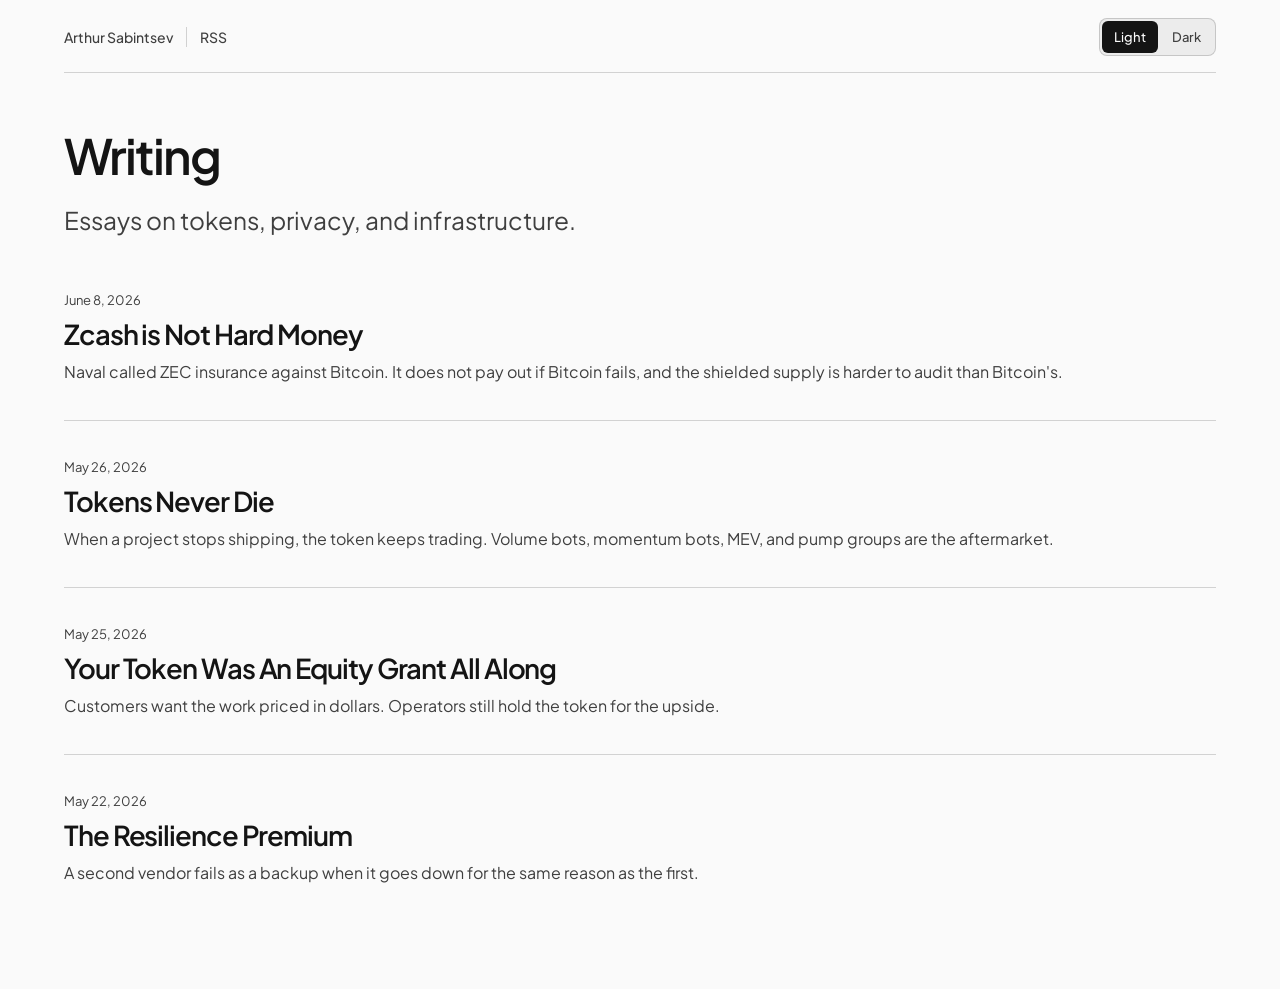
==== commit 2ab18ace: "Put the full essays in the feed and show RSS" ====
--- a/writing/index.html
+++ b/writing/index.html
@@ -80,7 +80,7 @@
 <body>
 <main class="wrap">
     <nav class="bar" aria-label="Site">
-        <p class="back"><a href="/">Arthur Sabintsev</a></p>
+        <p class="back"><a href="/">Arthur Sabintsev</a><a href="/writing/feed.xml">RSS</a></p>
         <ui-segmented-control aria-label="Color theme">
             <ui-segmented-control-indicator></ui-segmented-control-indicator>
             <ui-segmented-control-item value="light">Light</ui-segmented-control-item>
--- a/writing/essay.css
+++ b/writing/essay.css
@@ -12,8 +12,8 @@
     --line: rgba(255, 255, 255, 0.14);
     --track: #2a2a2a;
     --underline: rgba(212, 175, 55, 0.7);
-    --selection-bg: #ffffff;
-    --selection-fg: #000000;
+    --selection-bg: #d4af37;
+    --selection-fg: #141414;
     --font-sans: "Plus Jakarta Sans", system-ui, sans-serif;
 }
 
@@ -29,7 +29,7 @@
     --line: rgba(0, 0, 0, 0.16);
     --track: #ececec;
     --underline: rgba(122, 94, 10, 0.7);
-    --selection-bg: #141414;
+    --selection-bg: #7a5e0a;
     --selection-fg: #fafafa;
 }
 
@@ -46,7 +46,7 @@
         --line: rgba(0, 0, 0, 0.16);
         --track: #ececec;
         --underline: rgba(122, 94, 10, 0.7);
-        --selection-bg: #141414;
+        --selection-bg: #7a5e0a;
         --selection-fg: #fafafa;
     }
 }
@@ -76,11 +76,10 @@
 }
 
 .wrap {
-    /* Plus Jakarta at 65ch measured about 90 characters. 38rem measured 72. */
-    width: min(38rem, calc(100% - 3rem));
+    width: min(72rem, calc(100% - clamp(3rem, 10vw, 12rem)));
     margin: 0 auto;
-    padding: 0 0 6rem;
-    font-size: 1.125rem;
+    padding: 0 0 6.5rem;
+    font-size: clamp(1.125rem, 1rem + 0.35vw, 1.25rem);
 }
 
 .bar {
@@ -91,8 +90,8 @@
     align-items: center;
     justify-content: space-between;
     gap: 1rem 1.5rem;
-    margin-bottom: 2.5rem;
-    padding: 1.25rem 0 0.875rem;
+    margin-bottom: 3.5rem;
+    padding: 1.125rem 0 1rem;
     border-bottom: 1px solid var(--line);
     background: var(--bg);
 }
@@ -100,7 +99,14 @@
 .back {
     display: flex;
     flex-wrap: wrap;
-    gap: 0.25rem 1rem;
+    align-items: center;
+    gap: 0.25rem 0;
+}
+
+.back a + a {
+    margin-left: 0.8rem;
+    padding-left: 0.8rem;
+    border-left: 1px solid var(--line);
 }
 
 .back a {
@@ -117,9 +123,57 @@
 }
 
 .end {
-    margin-top: 4rem;
-    padding-top: 1.5rem;
+    margin-top: 4.5rem;
+    padding-top: 1.75rem;
     border-top: 1px solid var(--line);
+}
+
+.series {
+    display: grid;
+    grid-template-columns: 1fr 1fr;
+    gap: 1.5rem 2.5rem;
+}
+
+.series a {
+    display: flex;
+    flex-direction: column;
+    gap: 0.35rem;
+    max-width: 26rem;
+    color: inherit;
+    text-decoration: none;
+}
+
+.series .newer {
+    grid-column: 2;
+    justify-self: end;
+    text-align: right;
+}
+
+.series .kicker {
+    color: var(--muted);
+    font-size: 0.8125rem;
+    font-weight: 500;
+    line-height: 1.25rem;
+}
+
+.series .title {
+    font-size: 1.25rem;
+    font-weight: 600;
+    letter-spacing: -0.03em;
+    line-height: 1.35;
+    text-wrap: balance;
+}
+
+.series a:hover .title,
+.series a:focus-visible .title {
+    text-decoration: underline;
+    text-decoration-color: var(--underline);
+    text-decoration-thickness: 1px;
+    text-underline-offset: 0.16em;
+}
+
+.end .back {
+    margin-top: 2.25rem;
 }
 
 /* Hidden until the element upgrades, so the indicator does not paint at 0,0. */
@@ -186,13 +240,17 @@
 }
 
 h1 {
-    font-size: 3rem;
+    font-size: clamp(2.25rem, 1.6rem + 1.8vw, 3.5rem);
     font-weight: 600;
     letter-spacing: -0.04em;
     line-height: 1.1;
     text-wrap: balance;
 }
 
+article h1 {
+    margin-top: 0.75rem;
+}
+
 .deck,
 .lede {
     margin-top: 1.25rem;
@@ -206,8 +264,13 @@
 .meta {
     margin-top: 1.25rem;
     color: var(--muted);
-    font-size: 0.8125rem;
+    font-size: 0.875rem;
+    font-weight: 500;
     line-height: 1.25rem;
+}
+
+article .meta {
+    margin-top: 0;
 }
 
 .meta a {
@@ -216,12 +279,12 @@
 
 .essays {
     list-style: none;
-    margin-top: 2.5rem;
+    margin-top: 3.25rem;
 }
 
 .essays li + li {
-    margin-top: 2rem;
-    padding-top: 2rem;
+    margin-top: 2.25rem;
+    padding-top: 2.25rem;
     border-top: 1px solid var(--line);
 }
 
@@ -240,8 +303,8 @@
 
 .essays .title {
     display: block;
-    margin-top: 0.25rem;
-    font-size: 1.5rem;
+    margin-top: 0.35rem;
+    font-size: clamp(1.375rem, 1.15rem + 0.7vw, 1.75rem);
     font-weight: 600;
     letter-spacing: -0.04em;
     line-height: 1.333;
@@ -264,7 +327,7 @@
 }
 
 article {
-    line-height: 1.7778;
+    line-height: 1.75;
 }
 
 article p,
@@ -281,34 +344,40 @@
 }
 
 article p {
-    margin-top: 1.333em;
-}
-
-article .meta + p {
-    margin-top: 2.5rem;
+    margin-top: 1.5em;
+}
+
+article .deck + p,
+article .deck + h2 {
+    margin-top: 3.25rem;
 }
 
 article h2 {
-    margin-top: 3.5rem;
+    margin-top: 4.25rem;
     margin-bottom: 0;
-    font-size: 1.875rem;
+    font-size: clamp(1.5rem, 1.25rem + 0.7vw, 2rem);
     font-weight: 600;
     letter-spacing: -0.04em;
-    line-height: 1.333;
+    line-height: 1.3;
     text-wrap: balance;
 }
 
-article h2 + p {
-    margin-top: 1.333em;
+article h2 + p,
+article h2 + ul {
+    margin-top: 0.85em;
 }
 
 article ul {
-    margin-top: 1.333em;
-    padding-left: 1.555em;
+    margin-top: 1.5em;
+    padding-left: 1.35em;
 }
 
 article li + li {
-    margin-top: 0.666em;
+    margin-top: 0.55em;
+}
+
+article li::marker {
+    color: var(--muted);
 }
 
 article a {
@@ -332,12 +401,13 @@
 }
 
 @media (max-width: 40rem) {
-    h1 {
-        font-size: 2.25rem;
+    .series {
+        grid-template-columns: 1fr;
     }
 
-    article h2,
-    .essays .title {
-        font-size: 1.5rem;
+    .series .newer {
+        grid-column: auto;
+        justify-self: start;
+        text-align: left;
     }
 }
